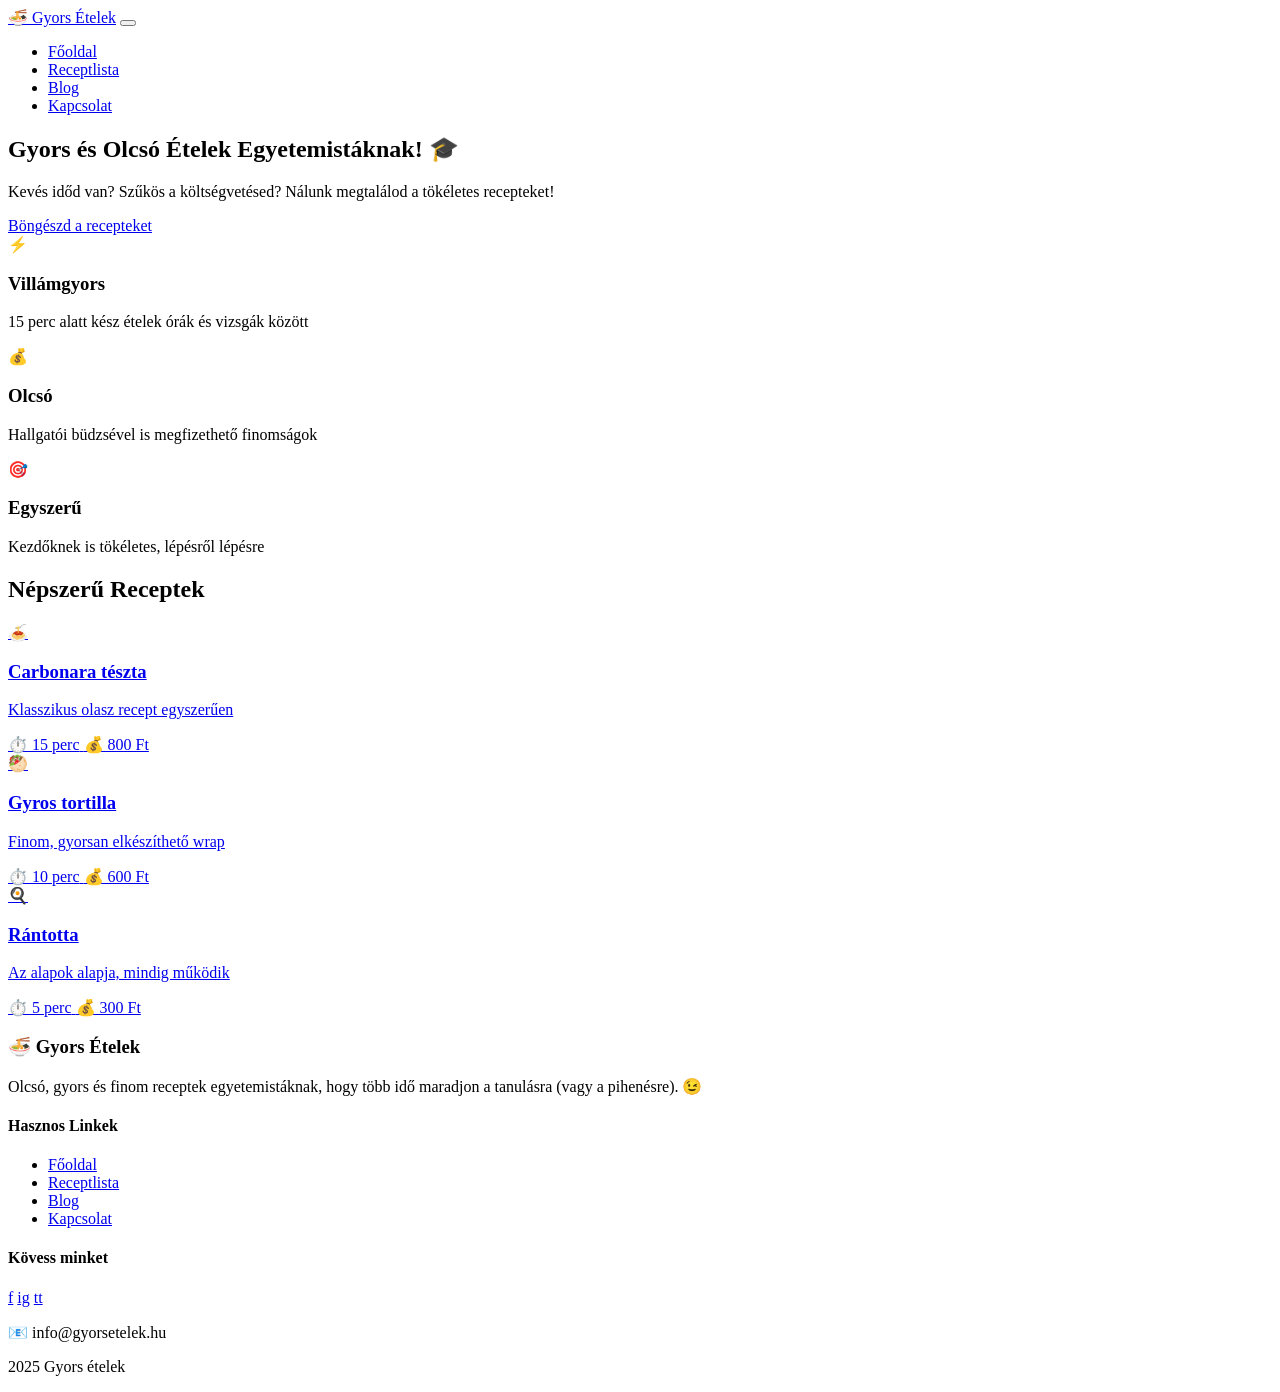
==== index.html @ d2eace63 "Add files via upload" ====
<!DOCTYPE html>
<html lang="hu">
<head>
    <meta charset="UTF-8">
    <meta name="viewport" content="width=device-width, initial-scale=1.0">
    <meta name="author" content="Dányi Ádám">
    <meta name="description" content="Gyors és olcsó receptek gyűjteménye egyetemistáknak vizsgaidőszakra és hétköznapokra. Találd meg a neked való villámgyors ételt!">
    <title>Gyors Ételek Egyetemistáknak</title>
    <script src="js/main.js" defer></script>

<link rel="preconnect" href="https://fonts.googleapis.com">
<link rel="preconnect" href="https://fonts.gstatic.com" crossorigin>
<link href="https://fonts.googleapis.com/css2?family=Bitcount+Grid+Double+Ink:wght@100..900&family=Poppins:ital,wght@0,100;0,200;0,300;0,400;0,500;0,600;0,700;0,800;0,900;1,100;1,200;1,300;1,400;1,500;1,600;1,700;1,800;1,900&family=Roboto+Mono:ital,wght@0,100..700;1,100..700&display=swap" rel="stylesheet">
<link rel="stylesheet" href="css/style.css">
<link rel="icon" href="img/favicon.svg" type="image/svg+xml">
</head>
<body>
        <nav>
        <div class="nav-container">
            <a href="#" class="logo" >🍜 Gyors Ételek</a>
            <button class="menu-toggle" id="mobile-menu">
            <span class="bar"></span>
            <span class="bar"></span>
            <span class="bar"></span>
        </button>
            <ul class="nav-links" id="navLinks">
                <li><a href="index.html" class="active">Főoldal</a></li>
                <li><a href="receptek.html" >Receptlista</a></li>
                <li><a href="blog.html" >Blog</a></li>
                <li><a href="kapcsolat.html" >Kapcsolat</a></li>
            </ul>
        </div>
    </nav>

    <main>



            <section class="hero">
                <h1>Gyors és Olcsó Ételek Egyetemistáknak! 🎓</h1>
                <p>Kevés időd van? Szűkös a költségvetésed? Nálunk megtalálod a tökéletes recepteket!</p>
                <a href="receptek.html">Böngészd a recepteket</a>
            </section>


            <section class="features">
                <div class="feature-card">
                    <div class="feature-icon">⚡</div>
                    <h3>Villámgyors</h3>
                    <p>15 perc alatt kész ételek órák és vizsgák között</p>
                </div>
                <div class="feature-card">
                    <div class="feature-icon">💰</div>
                    <h3>Olcsó</h3>
                    <p>Hallgatói büdzsével is megfizethető finomságok</p>
                </div>
                <div class="feature-card">
                    <div class="feature-icon">🎯</div>
                    <h3>Egyszerű</h3>
                    <p>Kezdőknek is tökéletes, lépésről lépésre</p>
                </div>
            </section>


            <section class="popular-section">
                <h2>Népszerű Receptek</h2>
                <div class="recipe-grid">
                <a href="receptek.html#carbonara">
                    <div class="recipe-card" >
                        <div class="recipe-image">🍝</div>
                        <div class="recipe-content">
                            <h3>Carbonara tészta</h3>
                            <p>Klasszikus olasz recept egyszerűen</p>
                            <div class="recipe-meta">
                                <span>⏱️ 15 perc</span>
                                <span>💰 800 Ft</span>
                            </div>
                        </div>
                    </div>
                    </a>
                    <a href="receptek.html#gyros">
                    <div class="recipe-card">
                        <div class="recipe-image">🥙</div>
                        <div class="recipe-content">
                            <h3>Gyros tortilla</h3>
                            <p>Finom, gyorsan elkészíthető wrap</p>
                            <div class="recipe-meta">
                                <span>⏱️ 10 perc</span>
                                <span>💰 600 Ft</span>
                            </div>
                        </div>
                    </div>
                    </a>
                    <a href="receptek.html#rantotta">
                    <div class="recipe-card">
                        <div class="recipe-image">🍳</div>
                        <div class="recipe-content">
                            <h3>Rántotta</h3>
                            <p>Az alapok alapja, mindig működik</p>
                            <div class="recipe-meta">
                                <span>⏱️ 5 perc</span>
                                <span>💰 300 Ft</span>
                            </div>
                        </div>
                    </div>
                    </a>
                </div>
            </section>

    </main>
    <footer>
    <div class="footer-container">
        
        <div class="footer-col">
            <h3>🍜 Gyors Ételek</h3>
            <p>Olcsó, gyors és finom receptek egyetemistáknak, hogy több idő maradjon a tanulásra (vagy a pihenésre). 😉</p>
        </div>

        <div class="footer-col">
            <h4>Hasznos Linkek</h4>
            <ul>
                <li><a href="index.html">Főoldal</a></li>
                <li><a href="receptek.html">Receptlista</a></li>
                <li><a href="blog.html">Blog</a></li>
                <li><a href="kapcsolat.html">Kapcsolat</a></li>

            </ul>
        </div>

        <div class="footer-col">
            <h4>Kövess minket</h4>
            <div class="social-links">
                <a href="#" title="Facebook">f</a>
                <a href="#" title="Instagram">ig</a>
                <a href="#" title="TikTok">tt</a>
            </div>
            <p >📧 info@gyorsetelek.hu</p>
        </div>
    </div>

    <div class="footer-bottom">
        <p>2025 Gyors ételek</p>
    </div>
</footer>
</body>
</html>
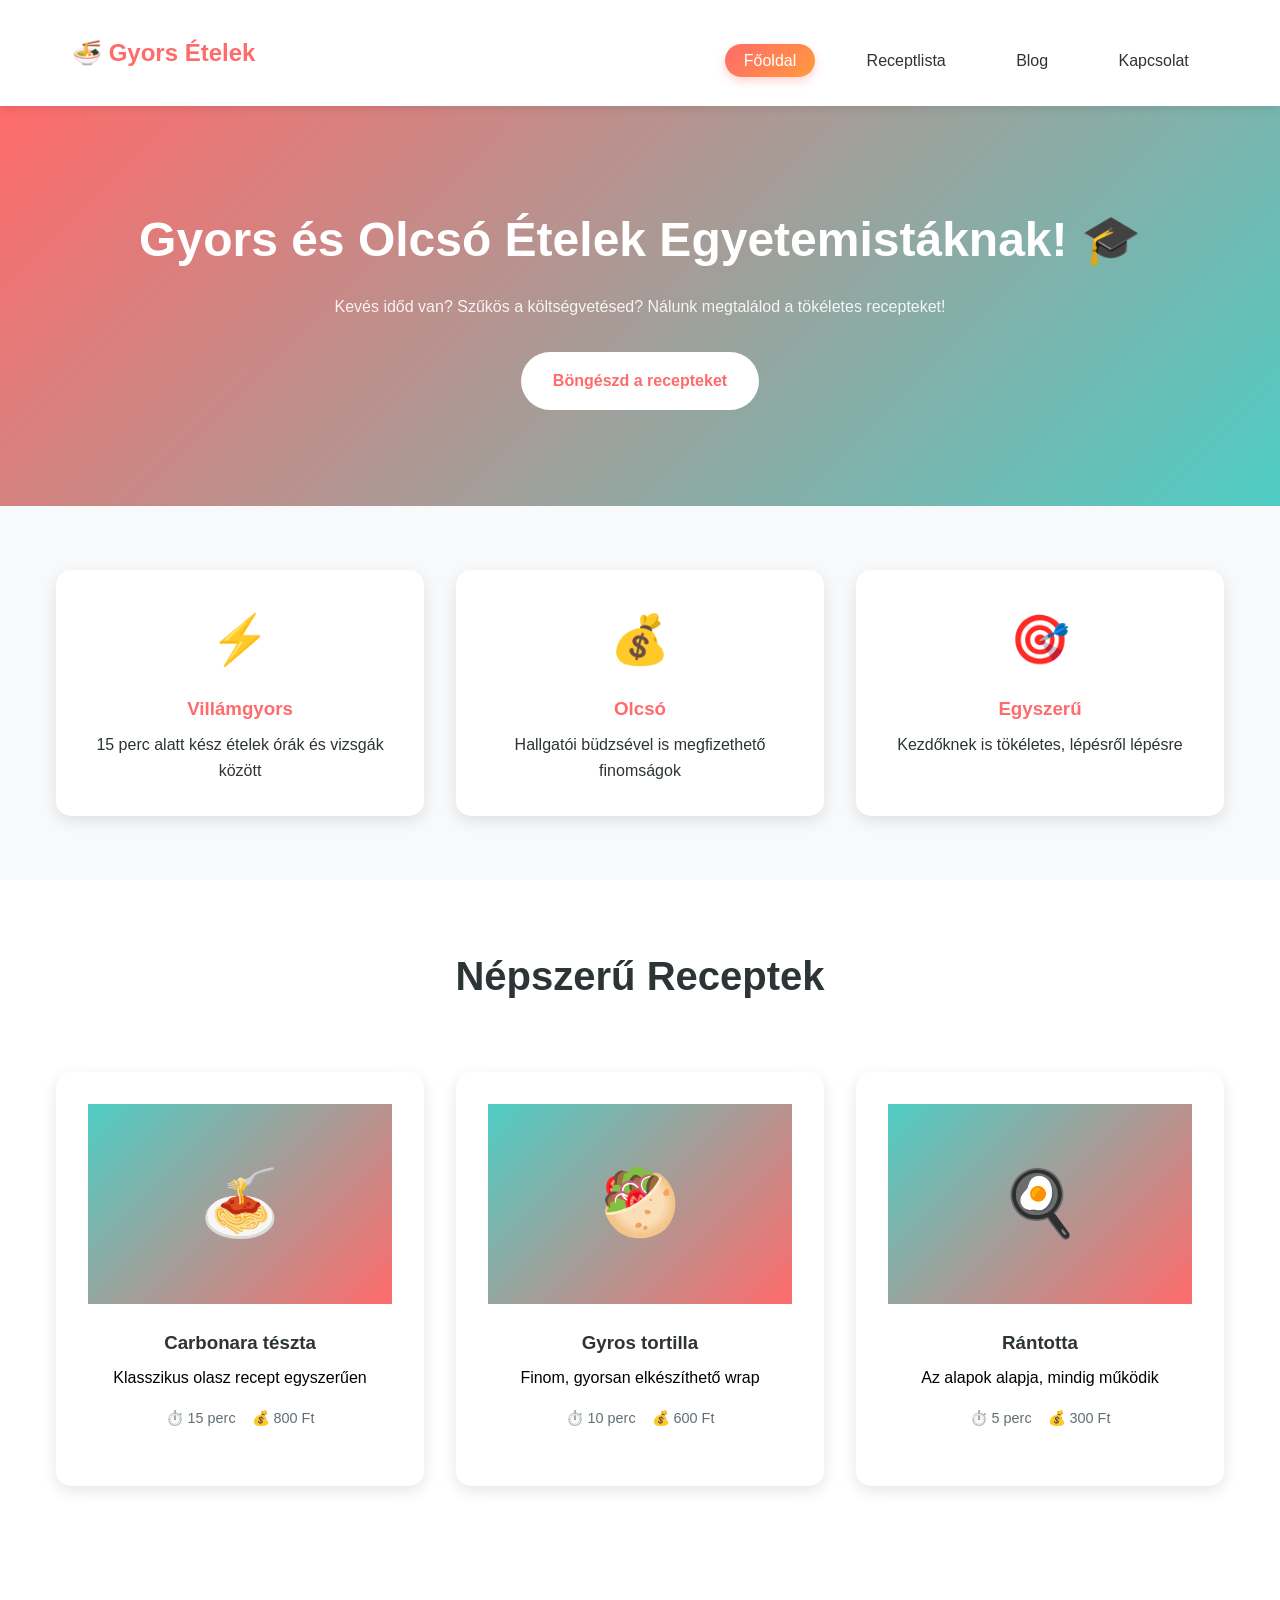
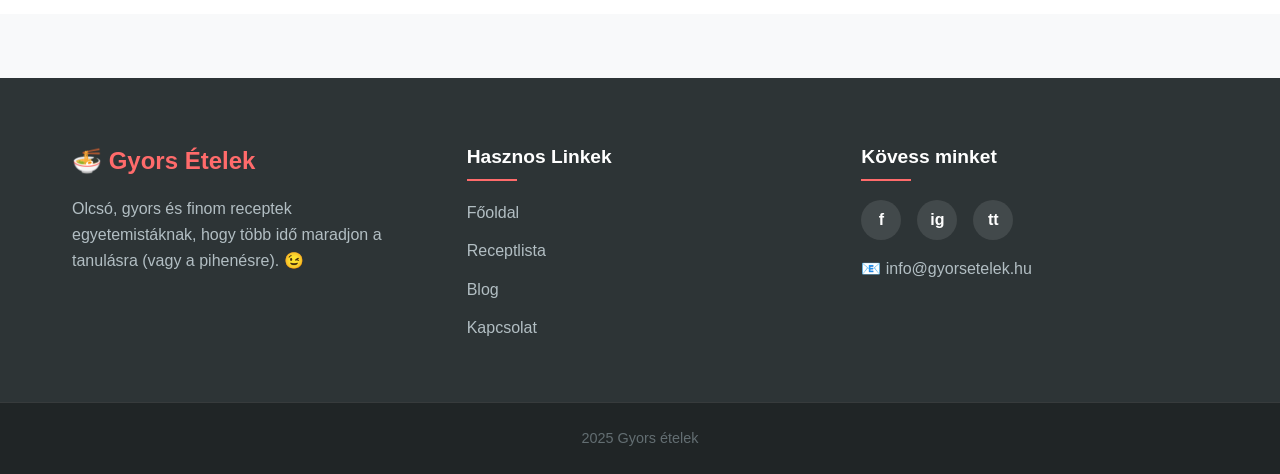
==== commit 4d8aacc6: "Update index.html" ====
--- a/index.html
+++ b/index.html
@@ -12,7 +12,7 @@
 <link rel="preconnect" href="https://fonts.gstatic.com" crossorigin>
 <link href="https://fonts.googleapis.com/css2?family=Bitcount+Grid+Double+Ink:wght@100..900&family=Poppins:ital,wght@0,100;0,200;0,300;0,400;0,500;0,600;0,700;0,800;0,900;1,100;1,200;1,300;1,400;1,500;1,600;1,700;1,800;1,900&family=Roboto+Mono:ital,wght@0,100..700;1,100..700&display=swap" rel="stylesheet">
 <link rel="stylesheet" href="css/style.css">
-<link rel="icon" href="img/favicon.svg" type="image/svg+xml">
+<link rel="icon" href="img/favicon.png" type="image/svg+xml">
 </head>
 <body>
         <nav>
@@ -143,4 +143,5 @@
     </div>
 </footer>
 </body>
-</html>+
+</html>
--- a/css/style.css
+++ b/css/style.css
@@ -0,0 +1,806 @@
+* {
+    margin: 0;
+    padding: 0;
+    box-sizing: border-box;
+}
+body{
+    font-family: "Poppins",sans-serif;
+    line-height: 1.6;
+    color:#2d3436;
+    background-color: #f8f9fa;
+}
+nav {
+    background: white;
+    box-shadow: 0 2px 10px rgba(0,0,0,0.1);
+    position: relative;
+}
+.nav-container {
+    max-width: 1200px;
+    margin: 0 auto;
+    padding: 1rem 2rem;
+    display: flex;
+    flex-wrap: wrap;
+    align-items: center;
+    justify-content: space-between;
+}
+.logo {
+    font-size: 1.5rem;
+    font-weight: 700;
+    color:  #ff6b6b;
+    text-decoration: none;
+
+}
+.menu-toggle{
+    display: flex;
+    flex-direction: column;
+    justify-content: space-between;
+    width: 30px;
+    height: 21px;
+    background: transparent;
+    border: none;
+    cursor: pointer;
+    padding: 0;
+}
+.menu-toggle .bar {
+    width: 100%;
+    height: 3px;
+    background-color: black;
+    border-radius: 10px;
+    transition: all 0.3s ease;
+}
+.nav-links {
+    width: 100%;
+    display: none;
+    flex-direction: column;
+    gap: 1rem;
+    list-style: none;
+    text-align: center;
+    padding-top: 2rem;
+    padding-bottom: 1rem;
+}
+.nav-links.active {
+    display: flex;
+
+}
+.nav-links a {
+    text-decoration: none;
+    color: #2d3436;
+    font-weight: 500;
+    transition: color 0.3s;
+    padding: 0.5rem 1.2rem;
+    border-radius: 50px;
+
+}
+.nav-links a:hover {
+    color: #ff6b6b;
+    background-color: rgba(255, 107, 107, 0.1)
+;
+}
+
+.nav-links a.active {
+    color:  #ff6b6b;
+    background: linear-gradient(135deg, #ff6b6b, #ff9a3c); 
+    color: white ; 
+    box-shadow: 0 4px 10px rgba(255, 107, 107, 0.3); 
+    transform: translateY(-2px);
+
+}
+.hero {
+    background: linear-gradient(135deg, #ff6b6b 0%, #4ecdc4 100%);
+    color: white;
+    padding: 4rem 1.5rem;
+    text-align: center;
+        }
+
+.hero h1 {
+    font-size: 2rem;
+    margin-bottom: 1rem;
+
+}
+
+.hero p {
+    font-size: 1rem;
+    margin-bottom: 2rem;
+    opacity: 0.9;
+
+
+}
+.hero a {
+    display: inline-block;
+    padding: 1rem 2rem;
+    background: white;
+    color:  #ff6b6b;
+    text-decoration: none;
+    border-radius: 50px;
+    font-weight: 600;
+
+
+        }
+
+.hero a:hover {
+    transform: translateY(-3px);
+    box-shadow: 0 10px 20px rgba(0,0,0,0.2);
+}
+ .features,
+ .recipe-grid {
+    max-width: 1200px;
+    display: flex;
+    flex-wrap: wrap;
+    justify-content: center;
+    gap: 2rem;
+    margin: 4rem auto;
+    padding: 0 1rem;
+}
+
+.feature-card,
+.recipe-card
+
+ {
+    background: white;
+    padding: 2rem;
+    border-radius: 15px;
+    text-align: center;
+    box-shadow: 0 5px 15px rgba(0,0,0,0.1);
+    transition: transform 0.3s, box-shadow 0.3s;
+    flex: 1 1 100%;
+    max-width: 100%; 
+        }
+.feature-card {
+    text-align: center;
+}
+.recipe-card{
+    cursor:pointer;
+}
+.feature-card:hover {
+    transform: translateY(-10px);
+    box-shadow: 0 15px 30px rgba(0,0,0,0.15);
+}
+.recipe-grid a{
+    text-decoration: none;
+    display: contents;
+    color: black;
+}
+.feature-icon {
+    font-size: 3rem;
+    margin-bottom: 1rem;
+}
+
+.feature-card h3 {
+    color: #ff6b6b;
+     margin-bottom: 0.5rem;
+}
+.popular-section {
+    background: white;
+    padding: 4rem 2rem;
+}
+
+.popular-section h2 {
+    text-align: center;
+    font-size: 2.5rem;
+    margin-bottom: 3rem;
+    color: #2d3436;
+}
+
+.recipe-card:hover {
+    transform: translateY(-5px);
+        }
+
+.recipe-image {
+    width: 100%;
+    height: 200px;
+    background: linear-gradient(135deg, #4ecdc4, #ff6b6b);
+    display: flex;
+    align-items: center;
+    justify-content: center;
+    font-size: 4rem;
+        }
+
+.recipe-content {
+    padding: 1.5rem;
+}
+
+.recipe-content h3 {
+    margin-bottom: 0.5rem;
+    color: #2d3436;
+}
+
+.recipe-meta {
+    display: flex;
+    gap: 1rem;
+    margin-top: 1rem;
+    font-size: 0.9rem;
+    color: #636e72;
+    justify-content: center;
+        }
+
+ .recipe-meta span {
+    display: flex;
+    align-items: center;
+    gap: 0.3rem;
+}
+
+@media (min-width: 48em){
+    .nav-container{
+        flex-direction: row;
+        justify-content: space-between;
+    }
+    .nav-links{
+        display: flex;
+        flex-direction: row;
+        width: auto;
+        gap: 2rem;
+    }
+    .menu-toggle{
+        display: none;
+    }
+    .hero h1{
+        font-size: 2.5rem;
+    }
+    .feature-card, 
+    .recipe-card
+    {
+        flex: 0 0 calc((100% - 2rem) / 2);
+        max-width: calc((100% - 2rem) / 2);
+    }
+
+}
+@media (min-width:64em){
+    .hero{
+        padding: 6rem 2rem;
+    }
+    .hero h1{
+        font-size: 3rem;
+        }
+    .feature-card, 
+    .recipe-card
+     {
+        flex: 0 0 calc((100% - 4rem) / 3);
+        max-width: calc((100% - 4rem) / 3);
+    }
+    
+}
+.page-header {
+    text-align: center;
+    margin-bottom: 3rem;
+        }
+
+.page-header h1 {
+    font-size: 2.5rem;
+    color: black;
+    margin-bottom: 1rem;
+}
+.filter-container {
+    display: flex;
+    justify-content: center;
+    gap: 1rem;
+    margin-bottom: 2rem;
+    flex-wrap: wrap;
+}
+.filter-btn {
+    padding: 0.5rem 1.5rem;
+    border: 2px solid #ff6b6b; 
+    background: transparent;
+    border-radius: 50px;
+    font-weight: 600;
+    cursor: pointer;
+    transition: all 0.3s ease;
+}
+.filter-btn:hover {
+    background: rgba(255, 107, 107, 0.1);
+    transform: translateY(-2px);
+}
+
+.filter-btn.active {
+    background: linear-gradient(135deg, #ff6b6b, #ff9a3c);
+    color: white;
+    box-shadow: 0 4px 10px rgba(255, 107, 107, 0.3);
+}
+
+.recipe-card.hide {
+    display: none; 
+}
+
+.modal-overlay {
+    display: none; 
+    position: fixed;
+    top: 0;
+    left: 0;
+    width: 100%;
+    height: 100%;
+    background: rgba(0, 0, 0, 0.7); 
+    z-index: 2000; 
+    justify-content: center;
+    align-items: center;
+    padding: 1rem;
+    opacity: 0;
+    transition: opacity 0.3s ease;
+}
+
+.modal-overlay.open {
+    display: flex;
+    opacity: 1;
+}
+
+.modal-content {
+    background: white;
+    width: 100%;
+    max-width: 600px;
+    border-radius: 20px;
+    padding: 2rem;
+    position: relative;
+    max-height: 90vh; 
+    overflow-y: auto; 
+    box-shadow: 0 10px 30px rgba(0,0,0,0.3);
+
+}
+
+.modal-close {
+    position: absolute;
+    top: 15px;
+    right: 20px;
+    font-size: 2rem;
+    background: none;
+    border: none;
+    cursor: pointer;
+    color: #2d3436;
+}
+
+.modal-content h2 {
+    color: #ff6b6b;
+    margin-bottom: 1.5rem;
+    text-align: center;
+}
+
+
+.calculator-box {
+    background: #636e72;
+    padding: 1rem;
+    border-radius: 10px;
+    margin-bottom: 2rem;
+    text-align: center;
+    border: 2px solid #eee;
+    color: white;
+}
+
+.calc-controls {
+    display: flex;
+    justify-content: center;
+    gap: 10px;
+    margin-top: 0.5rem;
+}
+
+.calc-controls input {
+    width: 60px;
+    text-align: center;
+    font-size: 1.2rem;
+    border: 1px solid #ddd;
+    border-radius: 5px;
+    padding: 5px;
+}
+
+.calc-controls button {
+    background: #4ecdc4;
+    color: white;
+    border: none;
+    width: 35px;
+    height: 35px;
+    border-radius: 50%;
+    font-size: 1.2rem;
+    cursor: pointer;
+    transition: 0.2s;
+}
+
+.calc-controls button:hover {
+    background: #ff6b6b;;
+}
+
+
+.modal-body h3 {
+    margin-bottom: 1rem;
+    border-bottom: 2px solid #ff6b6b;;
+    display: inline-block;
+}
+
+.ingredients-section ul, 
+.steps-section ol {
+    margin-bottom: 2rem;
+    padding-left: 1.5rem;
+}
+
+.ingredients-section li {
+    margin-bottom: 0.5rem;
+    list-style: none; 
+}
+.ingredients-section li::before {
+    content: "🛒 ";
+}
+
+.steps-section li {
+    margin-bottom: 0.8rem;
+}
+
+
+.contact-section {
+    padding: 0 1rem 4rem 1rem;
+    display: flex;
+    justify-content: center;
+}
+
+.form-container {
+    background: white;
+    width: 100%;
+    max-width: 600px;
+    padding: 2.5rem;
+    border-radius: 20px;
+    box-shadow: 0 10px 30px rgba(0,0,0,0.1);
+}
+
+.form-group {
+    margin-bottom: 1.5rem;
+    display: flex;
+    flex-direction: column;
+}
+
+.form-group label {
+    font-weight: 600;
+    margin-bottom: 0.5rem;
+    color: black;
+    font-size: 0.95rem;
+}
+
+
+.form-group input[type="text"],
+.form-group input[type="email"],
+.form-group input[type="tel"],
+.form-group input[type="date"],
+.form-group select,
+.form-group textarea {
+    padding: 0.8rem;
+    border: 2px solid #eee;
+    border-radius: 10px;
+    font-size: 1rem;
+    transition: 0.3s;
+}
+
+.form-group input:focus,
+.form-group select:focus,
+.form-group textarea:focus {
+    outline: none;
+    border-color: #ff6b6b; 
+    background: #fffcfc;
+}
+
+
+.form-group.error input,
+.form-group.error select,
+.form-group.error textarea {
+    border-color: #e74c3c; 
+}
+
+.error-msg {
+    color: #e74c3c;
+    min-height: 1.2em;
+    font-size: 0.8rem;
+    margin-top: 5px;
+    display: block; 
+}
+
+.input-error {
+    border-color: #e74c3c !important;
+    background-color: #fff8f8 !important;
+    animation: shake 0.3s ease-in-out ;} 
+.range-container {
+    display: flex;
+    align-items: center;
+    gap: 15px;
+}
+.range-container output {
+    font-weight: bold;
+    font-size: 1.2rem;
+}
+
+.radio-options {
+    display: flex;
+    gap: 1.5rem;
+}
+.radio-label {
+    font-weight: 400;
+    cursor: pointer;
+}
+
+.checkbox-container {
+    display: flex;
+    align-items: center;
+    gap: 10px;
+    font-weight: 400;
+    cursor: pointer;
+}
+
+
+.submit-btn {
+    width: 100%;
+    padding: 1rem;
+    background: linear-gradient(135deg, #ff6b6b, #4ecdc4);
+    border: none;
+    color: white;
+    font-size: 1.1rem;
+    font-weight: 600;
+    border-radius: 50px;
+    cursor: pointer;
+    transition: transform 0.2s, box-shadow 0.2s;
+    margin-top: 1rem;
+}
+
+.submit-btn:hover {
+    transform: translateY(-3px);
+    box-shadow: 0 5px 15px rgba(255, 107, 107, 0.4);
+}
+
+
+footer {
+    background-color: #2d3436; 
+    color: #f8f9fa; 
+    padding-top: 4rem;
+    margin-top: 4rem;
+}
+
+.footer-container {
+    max-width: 1200px;
+    margin: 0 auto;
+    padding: 0 2rem;
+    display: flex;
+    flex-wrap: wrap;
+    justify-content: space-between;
+    gap: 3rem;
+}
+
+.footer-col {
+    flex: 1;
+    min-width: 250px; 
+}
+
+.footer-col h3 {
+    color: #ff6b6b; 
+    margin-bottom: 1rem;
+    font-size: 1.5rem;
+}
+
+.footer-col h4 {
+    color: white;
+    margin-bottom: 1.2rem;
+    font-size: 1.2rem;
+    position: relative;
+    padding-bottom: 0.5rem;
+}
+
+
+.footer-col h4::after {
+    content: '';
+    position: absolute;
+    left: 0;
+    bottom: 0;
+    width: 50px;
+    height: 2px;
+    background-color: #ff6b6b;
+}
+
+.footer-col p {
+    color: #b2bec3;
+    line-height: 1.6;
+    margin-top: 1rem;
+}
+
+.footer-col ul {
+    list-style: none;
+
+}
+
+.footer-col ul li {
+    margin-bottom: 0.8rem;
+}
+
+.footer-col ul a {
+    color: #b2bec3;
+    text-decoration: none;
+    transition: 0.3s;
+
+}
+
+.footer-col ul a:hover {
+    color: #ff6b6b;
+    padding-left: 5px; 
+}
+
+.social-links {
+    display: flex;
+    gap: 1rem;
+}
+
+.social-links a {
+    display: flex;
+    align-items: center;
+    justify-content: center;
+    width: 40px;
+    height: 40px;
+    background-color: rgba(255, 255, 255, 0.1);
+    color: white;
+    text-decoration: none;
+    border-radius: 50%;
+    font-weight: bold;
+    transition: 0.3s;
+}
+
+.social-links a:hover {
+    background-color: #ff6b6b;
+    transform: translateY(-3px);
+}
+
+
+.footer-bottom {
+    background-color: #202526; 
+    text-align: center;
+    padding: 1.5rem;
+    margin-top: 3rem;
+    border-top: 1px solid rgba(255, 255, 255, 0.1);
+}
+
+.footer-bottom p {
+    color: #636e72;
+    font-size: 0.9rem;
+}
+
+
+.blog-card {
+    background: white;
+    border-radius: 15px;
+    box-shadow: 0 5px 15px rgba(0,0,0,0.1);
+    overflow: hidden;
+    transition: transform 0.3s ease;
+    display: flex;
+    flex-direction: column;
+    flex: 1 1 300px; 
+    max-width: 100%;
+}
+
+.blog-card:hover {
+    transform: translateY(-5px);
+    box-shadow: 0 15px 30px rgba(0,0,0,0.15);
+}
+
+.blog-image {
+    height: 180px;
+    background: #f1f2f6;
+    display: flex;
+    align-items: center;
+    justify-content: center;
+    font-size: 4rem;
+    border-bottom: 1px solid #eee;
+}
+.blog-content {
+    padding: 1.5rem;
+    display: flex;
+    flex-direction: column;
+    flex-grow: 1; 
+}
+
+
+.blog-content h3 {
+    margin: 0.8rem 0;
+    font-size: 1.3rem;
+    color: #2d3436;
+    line-height: 1.4;
+}
+
+.blog-content p {
+    color: #636e72;
+    font-size: 0.95rem;
+    margin-bottom: 1.5rem;
+    flex-grow: 1;
+}
+
+
+.blog-tag {
+    align-self: flex-start;
+    padding: 4px 12px;
+    border-radius: 50px;
+    font-size: 0.8rem;
+    font-weight: 600;
+
+    letter-spacing: 0.5px;
+}
+
+.blog-tag.technika {
+    background-color: #e3f2fd;
+    color: #2196f3;
+}
+
+.blog-tag.sporolas {
+    background-color: #e8f5e9;
+    color: #4caf50;
+}
+
+.blog-tag.tarolas {
+    background-color: #f3e5f5;
+    color: #9c27b0;
+}
+
+.blog-tag.eszkoz {
+    background-color: #fff3e0;
+    color: #ff9800;
+}
+
+
+.blog-modal-content {
+    max-width: 700px; 
+}
+
+.blog-modal-header {
+    display: flex;
+    align-items: center;
+    gap: 1.5rem;
+    margin-bottom: 2rem;
+    border-bottom: 2px solid #f1f2f6;
+    padding-bottom: 1rem;
+}
+
+.blog-modal-icon {
+    font-size: 3.5rem;
+    background: #f8f9fa;
+    width: 80px;
+    height: 80px;
+    display: flex;
+    align-items: center;
+    justify-content: center;
+    border-radius: 50%;
+}
+
+.blog-text h3 {
+    color: #ff6b6b;
+    margin-top: 1.5rem;
+    margin-bottom: 0.5rem;
+}
+
+.blog-text h4 {
+    color: #2d3436;
+    margin-top: 1rem;
+    margin-bottom: 0.5rem;
+}
+
+.blog-text p {
+    color: #636e72;
+    margin-bottom: 1rem;
+    line-height: 1.7;
+}
+
+.blog-text ul, 
+.blog-text ol {
+    margin-left: 1.5rem;
+    margin-bottom: 1.5rem;
+    color: #636e72;
+}
+
+.blog-text li {
+    margin-bottom: 0.5rem;
+}
+
+
+button.read-more {
+    background: none;
+    border: none;
+    cursor: pointer;
+    font-size: 1rem;
+    padding: 0;
+    text-decoration: none;
+    color: #ff6b6b;
+    font-weight: 600;
+    margin-top: auto;
+    display: inline-flex;
+    align-items: center;
+    gap: 5px;
+    transition: 0.3s;
+}
+
+button.read-more:hover {
+    color: #ff9a3c;
+    gap: 8px;
+}
